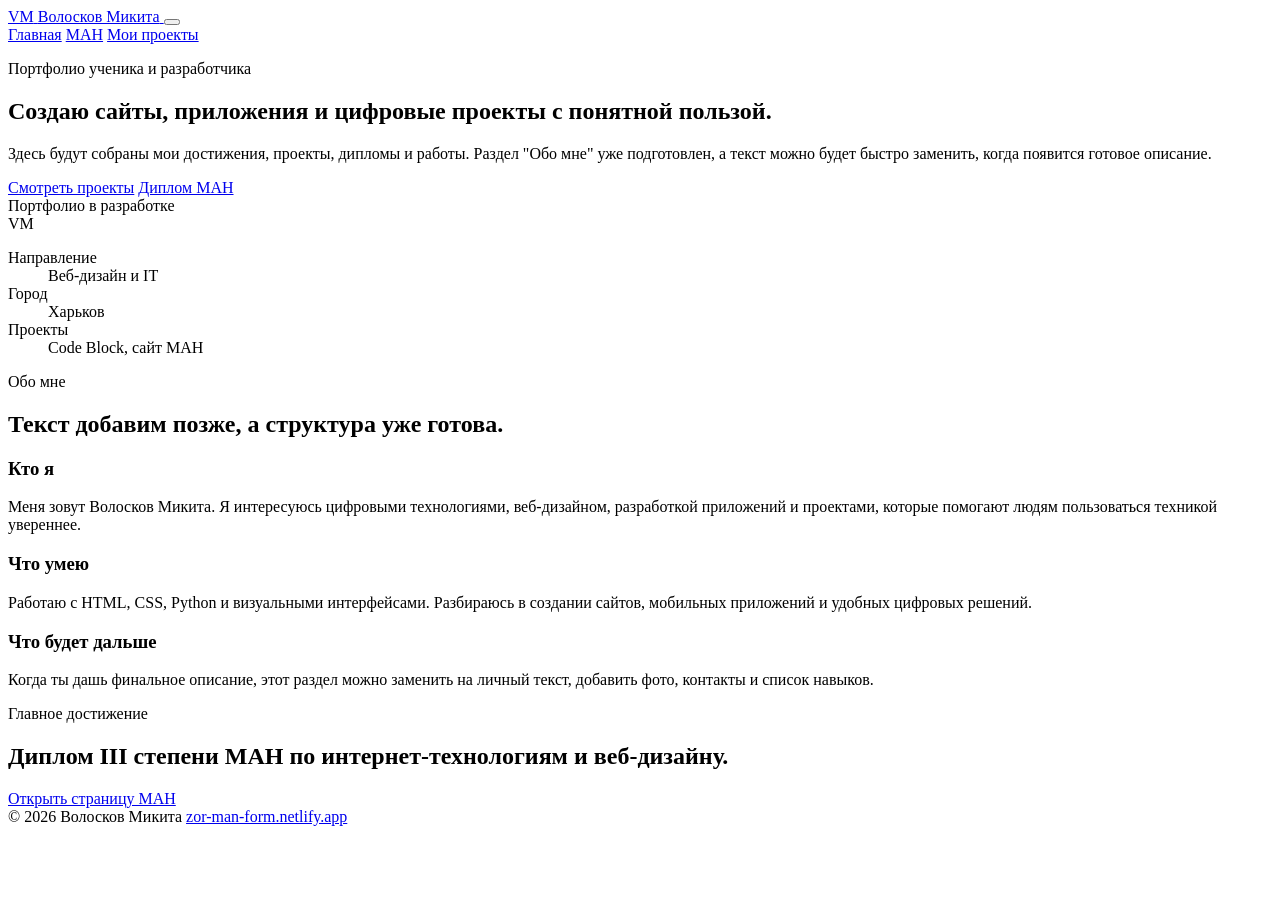
==== index.html @ c6873bd5 "Add initial HTML structure for portfolio site" ====
<!doctype html>
<html lang="ru">
  <head>
    <meta charset="UTF-8" />
    <meta name="viewport" content="width=device-width, initial-scale=1.0" />
    <title>Портфолио | Волосков Микита</title>
    <link rel="stylesheet" href="assets/styles.css" />
  </head>
  <body>
    <header class="site-header">
      <a class="brand" href="index.html" aria-label="На главную">
        <span class="brand-mark">VM</span>
        <span>Волосков Микита</span>
      </a>
      <button class="nav-toggle" type="button" aria-label="Открыть меню" aria-expanded="false">
        <span></span>
        <span></span>
        <span></span>
      </button>
      <nav class="site-nav" aria-label="Главная навигация">
        <a href="index.html" aria-current="page">Главная</a>
        <a href="man.html">МАН</a>
        <a href="projects.html">Мои проекты</a>
      </nav>
    </header>

    <main>
      <section class="hero">
        <div class="hero-copy reveal">
          <p class="eyebrow">Портфолио ученика и разработчика</p>
          <h1>Создаю сайты, приложения и цифровые проекты с понятной пользой.</h1>
          <p class="hero-text">
            Здесь будут собраны мои достижения, проекты, дипломы и работы. Раздел
            "Обо мне" уже подготовлен, а текст можно будет быстро заменить, когда
            появится готовое описание.
          </p>
          <div class="hero-actions">
            <a class="button primary" href="projects.html">Смотреть проекты</a>
            <a class="button secondary" href="man.html">Диплом МАН</a>
          </div>
        </div>

        <div class="hero-panel reveal" aria-label="Краткая информация">
          <div class="status-row">
            <span class="status-dot"></span>
            <span>Портфолио в разработке</span>
          </div>
          <div class="profile-orbit">
            <span class="profile-initials">VM</span>
          </div>
          <dl class="fact-grid">
            <div>
              <dt>Направление</dt>
              <dd>Веб-дизайн и IT</dd>
            </div>
            <div>
              <dt>Город</dt>
              <dd>Харьков</dd>
            </div>
            <div>
              <dt>Проекты</dt>
              <dd>Code Block, сайт МАН</dd>
            </div>
          </dl>
        </div>
      </section>

      <section class="section about-section">
        <div class="section-heading reveal">
          <p class="eyebrow">Обо мне</p>
          <h2>Текст добавим позже, а структура уже готова.</h2>
        </div>
        <div class="about-layout">
          <article class="text-block reveal">
            <h3>Кто я</h3>
            <p>
              Меня зовут Волосков Микита. Я интересуюсь цифровыми технологиями,
              веб-дизайном, разработкой приложений и проектами, которые помогают
              людям пользоваться техникой увереннее.
            </p>
          </article>
          <article class="text-block reveal">
            <h3>Что умею</h3>
            <p>
              Работаю с HTML, CSS, Python и визуальными интерфейсами. Разбираюсь
              в создании сайтов, мобильных приложений и удобных цифровых решений.
            </p>
          </article>
          <article class="text-block reveal">
            <h3>Что будет дальше</h3>
            <p>
              Когда ты дашь финальное описание, этот раздел можно заменить на
              личный текст, добавить фото, контакты и список навыков.
            </p>
          </article>
        </div>
      </section>

      <section class="section highlight-band reveal">
        <div>
          <p class="eyebrow">Главное достижение</p>
          <h2>Диплом III степени МАН по интернет-технологиям и веб-дизайну.</h2>
        </div>
        <a class="button light" href="man.html">Открыть страницу МАН</a>
      </section>
    </main>

    <footer class="site-footer">
      <span>© 2026 Волосков Микита</span>
      <a href="https://zor-man-form.netlify.app/" target="_blank" rel="noreferrer">zor-man-form.netlify.app</a>
    </footer>

    <script src="assets/main.js"></script>
  </body>
</html>
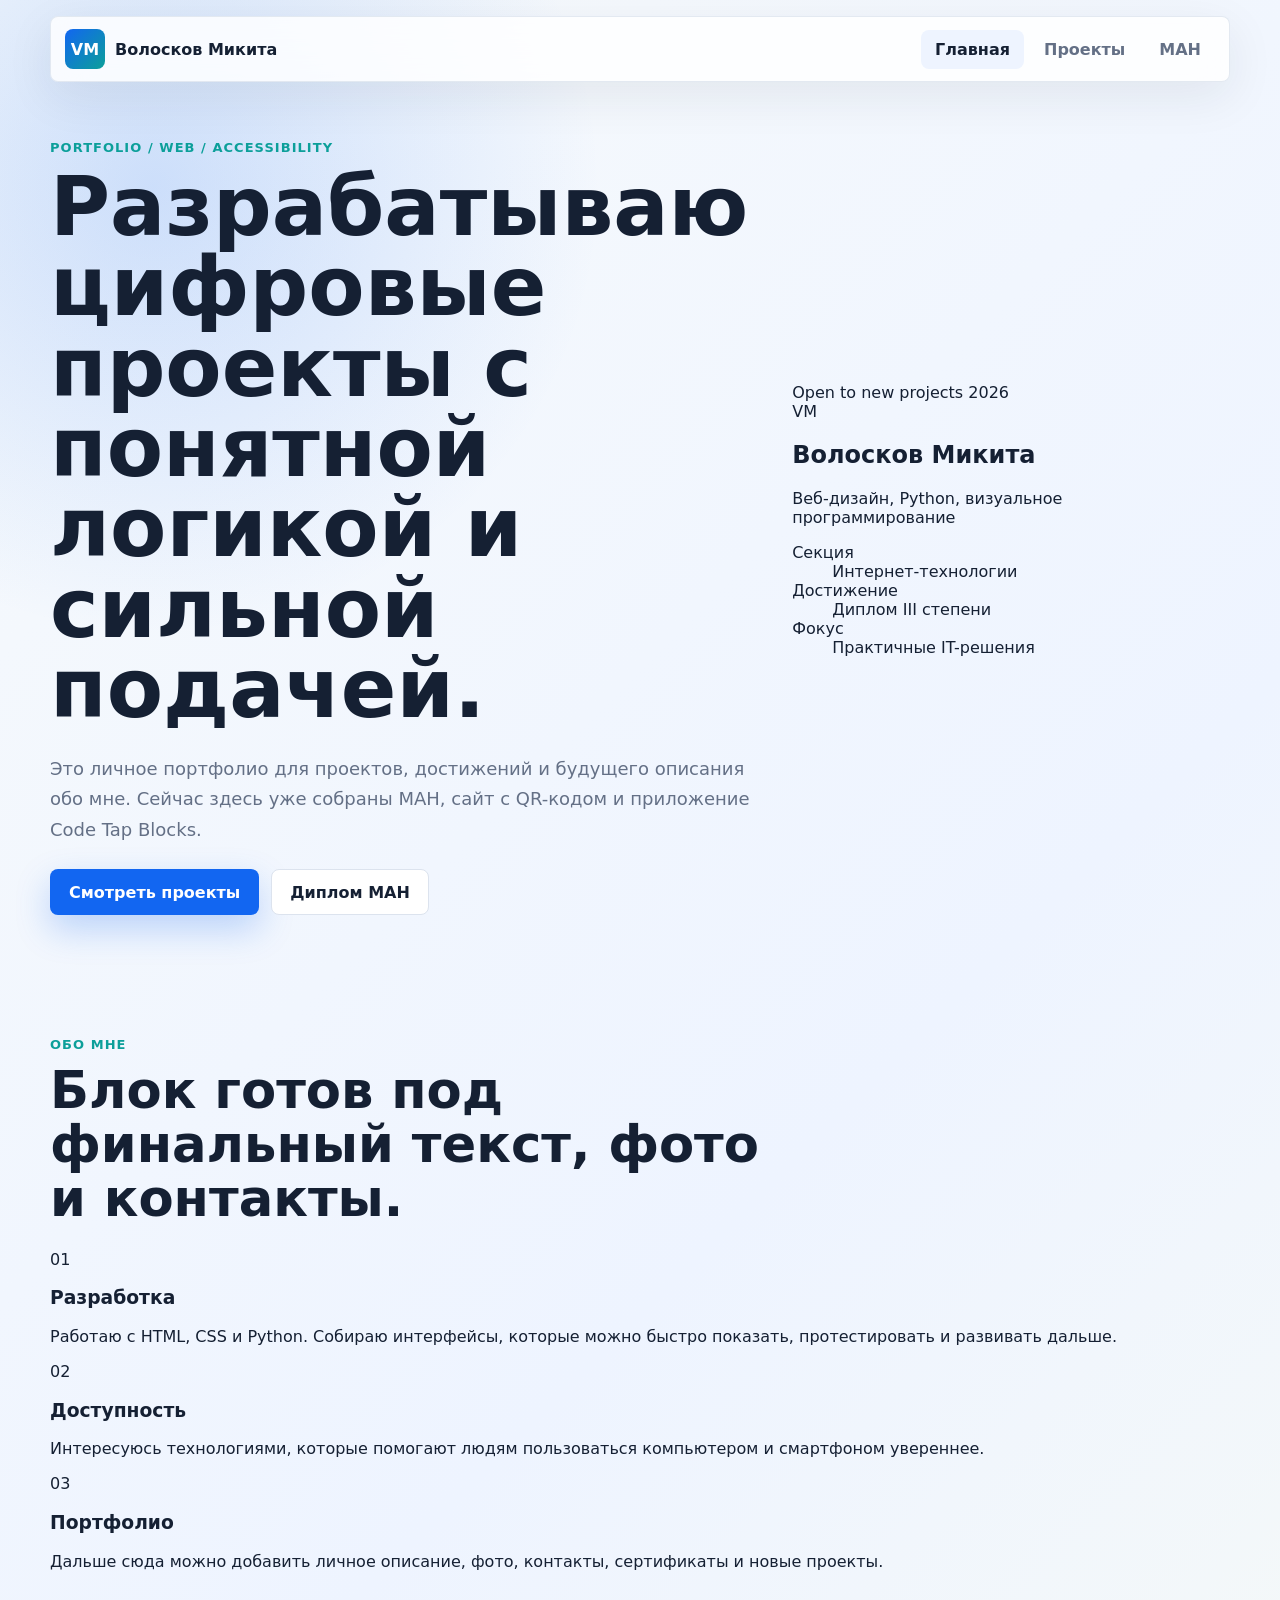
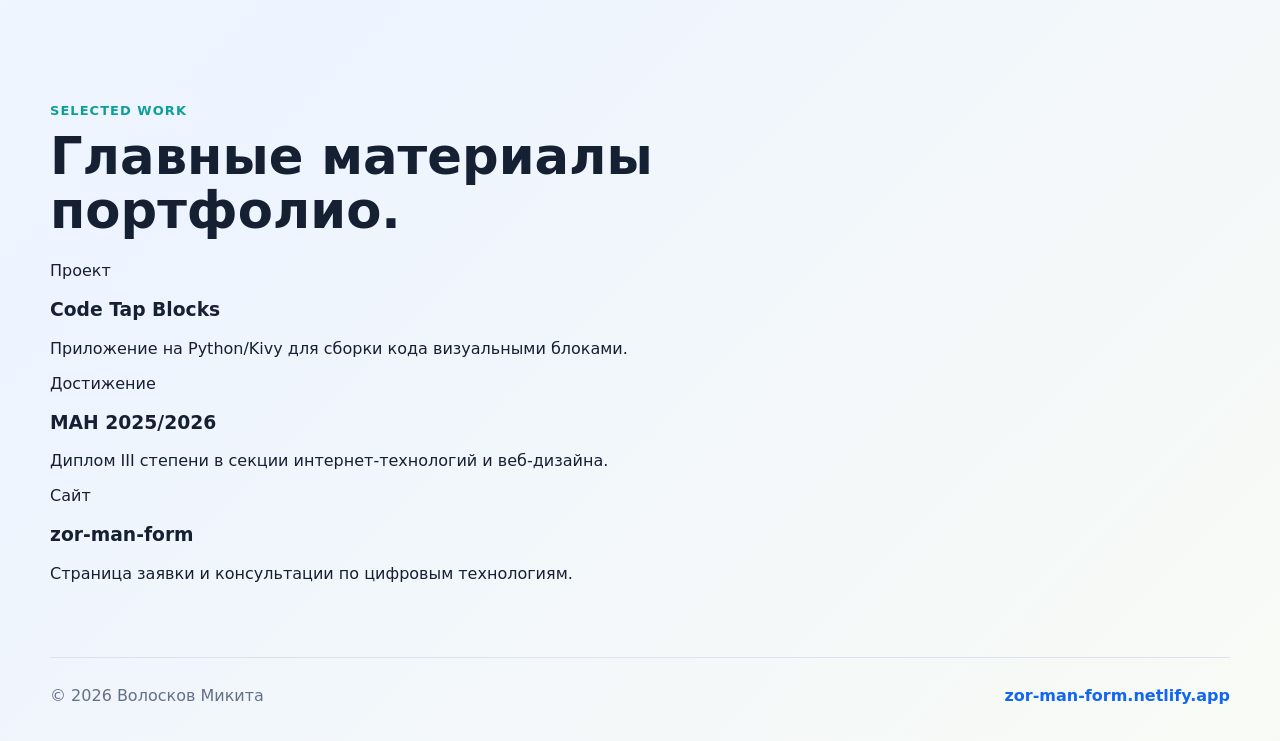
==== commit b0535397: "Add files via upload" ====
--- a/index.html
+++ b/index.html
@@ -3,14 +3,18 @@
   <head>
     <meta charset="UTF-8" />
     <meta name="viewport" content="width=device-width, initial-scale=1.0" />
-    <title>Портфолио | Волосков Микита</title>
+    <title>Волосков Микита | Портфолио</title>
+    <meta
+      name="description"
+      content="Портфолио Волоскова Микиты: веб-проекты, приложение Code Tap Blocks и достижение МАН."
+    />
     <link rel="stylesheet" href="assets/styles.css" />
   </head>
   <body>
     <header class="site-header">
       <a class="brand" href="index.html" aria-label="На главную">
         <span class="brand-mark">VM</span>
-        <span>Волосков Микита</span>
+        <span class="brand-text">Волосков Микита</span>
       </a>
       <button class="nav-toggle" type="button" aria-label="Открыть меню" aria-expanded="false">
         <span></span>
@@ -19,20 +23,20 @@
       </button>
       <nav class="site-nav" aria-label="Главная навигация">
         <a href="index.html" aria-current="page">Главная</a>
+        <a href="projects.html">Проекты</a>
         <a href="man.html">МАН</a>
-        <a href="projects.html">Мои проекты</a>
       </nav>
     </header>
 
     <main>
       <section class="hero">
         <div class="hero-copy reveal">
-          <p class="eyebrow">Портфолио ученика и разработчика</p>
-          <h1>Создаю сайты, приложения и цифровые проекты с понятной пользой.</h1>
+          <p class="eyebrow">Portfolio / Web / Accessibility</p>
+          <h1>Разрабатываю цифровые проекты с понятной логикой и сильной подачей.</h1>
           <p class="hero-text">
-            Здесь будут собраны мои достижения, проекты, дипломы и работы. Раздел
-            "Обо мне" уже подготовлен, а текст можно будет быстро заменить, когда
-            появится готовое описание.
+            Это личное портфолио для проектов, достижений и будущего описания
+            обо мне. Сейчас здесь уже собраны МАН, сайт с QR-кодом и приложение
+            Code Tap Blocks.
           </p>
           <div class="hero-actions">
             <a class="button primary" href="projects.html">Смотреть проекты</a>
@@ -40,68 +44,90 @@
           </div>
         </div>
 
-        <div class="hero-panel reveal" aria-label="Краткая информация">
-          <div class="status-row">
-            <span class="status-dot"></span>
-            <span>Портфолио в разработке</span>
+        <aside class="hero-showcase reveal" aria-label="Краткая информация">
+          <div class="showcase-top">
+            <span class="status-pill">Open to new projects</span>
+            <span class="year">2026</span>
           </div>
-          <div class="profile-orbit">
-            <span class="profile-initials">VM</span>
+          <div class="identity-card">
+            <span class="identity-mark">VM</span>
+            <div>
+              <h2>Волосков Микита</h2>
+              <p>Веб-дизайн, Python, визуальное программирование</p>
+            </div>
           </div>
-          <dl class="fact-grid">
+          <dl class="metrics">
             <div>
-              <dt>Направление</dt>
-              <dd>Веб-дизайн и IT</dd>
+              <dt>Секция</dt>
+              <dd>Интернет-технологии</dd>
             </div>
             <div>
-              <dt>Город</dt>
-              <dd>Харьков</dd>
+              <dt>Достижение</dt>
+              <dd>Диплом III степени</dd>
             </div>
             <div>
-              <dt>Проекты</dt>
-              <dd>Code Block, сайт МАН</dd>
+              <dt>Фокус</dt>
+              <dd>Практичные IT-решения</dd>
             </div>
           </dl>
-        </div>
+        </aside>
       </section>
 
-      <section class="section about-section">
+      <section class="section split-section">
         <div class="section-heading reveal">
           <p class="eyebrow">Обо мне</p>
-          <h2>Текст добавим позже, а структура уже готова.</h2>
+          <h2>Блок готов под финальный текст, фото и контакты.</h2>
         </div>
-        <div class="about-layout">
-          <article class="text-block reveal">
-            <h3>Кто я</h3>
+        <div class="about-stack">
+          <article class="insight-card reveal">
+            <span class="card-number">01</span>
+            <h3>Разработка</h3>
             <p>
-              Меня зовут Волосков Микита. Я интересуюсь цифровыми технологиями,
-              веб-дизайном, разработкой приложений и проектами, которые помогают
-              людям пользоваться техникой увереннее.
+              Работаю с HTML, CSS и Python. Собираю интерфейсы, которые можно
+              быстро показать, протестировать и развивать дальше.
             </p>
           </article>
-          <article class="text-block reveal">
-            <h3>Что умею</h3>
+          <article class="insight-card reveal">
+            <span class="card-number">02</span>
+            <h3>Доступность</h3>
             <p>
-              Работаю с HTML, CSS, Python и визуальными интерфейсами. Разбираюсь
-              в создании сайтов, мобильных приложений и удобных цифровых решений.
+              Интересуюсь технологиями, которые помогают людям пользоваться
+              компьютером и смартфоном увереннее.
             </p>
           </article>
-          <article class="text-block reveal">
-            <h3>Что будет дальше</h3>
+          <article class="insight-card reveal">
+            <span class="card-number">03</span>
+            <h3>Портфолио</h3>
             <p>
-              Когда ты дашь финальное описание, этот раздел можно заменить на
-              личный текст, добавить фото, контакты и список навыков.
+              Дальше сюда можно добавить личное описание, фото, контакты,
+              сертификаты и новые проекты.
             </p>
           </article>
         </div>
       </section>
 
-      <section class="section highlight-band reveal">
-        <div>
-          <p class="eyebrow">Главное достижение</p>
-          <h2>Диплом III степени МАН по интернет-технологиям и веб-дизайну.</h2>
+      <section class="section work-preview">
+        <div class="section-heading reveal">
+          <p class="eyebrow">Selected work</p>
+          <h2>Главные материалы портфолио.</h2>
         </div>
-        <a class="button light" href="man.html">Открыть страницу МАН</a>
+        <div class="preview-grid">
+          <a class="preview-item reveal" href="projects.html">
+            <span class="preview-label">Проект</span>
+            <h3>Code Tap Blocks</h3>
+            <p>Приложение на Python/Kivy для сборки кода визуальными блоками.</p>
+          </a>
+          <a class="preview-item accent reveal" href="man.html">
+            <span class="preview-label">Достижение</span>
+            <h3>МАН 2025/2026</h3>
+            <p>Диплом III степени в секции интернет-технологий и веб-дизайна.</p>
+          </a>
+          <a class="preview-item reveal" href="https://zor-man-form.netlify.app/" target="_blank" rel="noreferrer">
+            <span class="preview-label">Сайт</span>
+            <h3>zor-man-form</h3>
+            <p>Страница заявки и консультации по цифровым технологиям.</p>
+          </a>
+        </div>
       </section>
     </main>
 
--- a/assets/styles.css
+++ b/assets/styles.css
@@ -0,0 +1 @@
+﻿:root{--bg:#f5f7fb;--surface:#ffffff;--ink:#152033;--muted:#647086;--line:#dce3ee;--blue:#1266f1;--teal:#0c9f9a;--yellow:#f3c316;--coral:#f26a4f;--dark:#101827;--shadow:0 22px 70px rgba(21,32,51,0.12)}*{box-sizing:border-box}html{scroll-behavior:smooth}body{margin:0;min-height:100vh;font-family:Inter,ui-sans-serif,system-ui,-apple-system,BlinkMacSystemFont,"Segoe UI",sans-serif;color:var(--ink);background:radial-gradient(circle at 12% 8%,rgba(18,102,241,0.18),transparent 28rem),linear-gradient(135deg,#f7fafc 0%,#eef4ff 54%,#f8fbf5 100%)}a{color:inherit;text-decoration:none}img{display:block;max-width:100%}.site-header{position:sticky;top:0;z-index:10;display:flex;align-items:center;justify-content:space-between;gap:24px;width:min(1180px,calc(100% - 32px));margin:16px auto 0;padding:12px 14px;border:1px solid rgba(220,227,238,0.78);border-radius:8px;background:rgba(255,255,255,0.82);box-shadow:0 14px 48px rgba(21,32,51,0.08);backdrop-filter:blur(16px)}.brand{display:inline-flex;align-items:center;gap:10px;min-width:0;font-weight:800}.brand-mark{display:grid;place-items:center;width:40px;height:40px;border-radius:8px;color:#fff;background:linear-gradient(135deg,var(--blue),var(--teal));letter-spacing:0}.site-nav{display:flex;align-items:center;gap:6px}.site-nav a{padding:10px 14px;border-radius:8px;color:var(--muted);font-weight:700}.site-nav a:hover,.site-nav a[aria-current="page"]{color:var(--ink);background:#eef4ff}.nav-toggle{display:none;width:42px;height:42px;padding:0;border:1px solid var(--line);border-radius:8px;background:var(--surface)}.nav-toggle span{display:block;width:18px;height:2px;margin:4px auto;background:var(--ink)}.hero,.page-hero,.section{width:min(1180px,calc(100% - 32px));margin:0 auto}.hero{display:grid;grid-template-columns:minmax(0,1.1fr) minmax(310px,0.68fr);gap:34px;align-items:center;min-height:calc(100vh - 88px);padding:58px 0 64px}.hero-copy h1,.page-hero h1{max-width:850px;margin:0;font-size:clamp(42px,7vw,82px);line-height:0.98;letter-spacing:0}.hero-text,.page-hero p,.text-block p,.project-content p,.man-side p{color:var(--muted);font-size:18px;line-height:1.7}.hero-text{max-width:720px;margin:24px 0}.eyebrow{margin:0 0 12px;color:var(--teal);font-size:13px;font-weight:900;letter-spacing:0.08em;text-transform:uppercase}.hero-actions,.project-actions{display:flex;flex-wrap:wrap;gap:12px}.button{display:inline-flex;align-items:center;justify-content:center;min-height:46px;padding:12px 18px;border:1px solid transparent;border-radius:8px;font-weight:800;line-height:1.1;transition:transform 180ms ease,box-shadow 180ms ease,background 180ms ease}.button:hover{transform:translateY(-2px)}.button.primary{color:#fff;background:var(--blue);box-shadow:0 14px 34px rgba(18,102,241,0.25)}.button.secondary{color:var(--ink);border-color:var(--line);background:var(--surface)}.button.light{color:var(--dark);background:#fff}.button.full{width:100%}.hero-panel,.man-side,.project-card,.text-block{border:1px solid rgba(220,227,238,0.92);border-radius:8px;background:rgba(255,255,255,0.88);box-shadow:var(--shadow)}.hero-panel{padding:24px}.status-row{display:flex;align-items:center;gap:8px;color:var(--muted);font-weight:800}.status-dot{width:10px;height:10px;border-radius:50%;background:var(--teal);box-shadow:0 0 0 6px rgba(12,159,154,0.12)}.profile-orbit{display:grid;place-items:center;aspect-ratio:1;margin:30px auto;max-width:300px;border-radius:50%;background:linear-gradient(white,white) padding-box,conic-gradient(from 30deg,var(--blue),var(--yellow),var(--coral),var(--teal),var(--blue)) border-box;border:14px solid transparent}.profile-initials{display:grid;place-items:center;width:58%;aspect-ratio:1;border-radius:50%;color:#fff;background:var(--dark);font-size:clamp(40px,7vw,72px);font-weight:900}.fact-grid{display:grid;grid-template-columns:repeat(3,1fr);gap:10px;margin:0}.fact-grid div{padding:14px;border-radius:8px;background:#f4f7fb}.fact-grid dt{color:var(--muted);font-size:12px;font-weight:800;text-transform:uppercase}.fact-grid dd{margin:6px 0 0;font-weight:900}.section{padding:58px 0}.section-heading{max-width:760px;margin-bottom:24px}.section-heading h2,.highlight-band h2{margin:0;font-size:clamp(30px,4vw,52px);line-height:1.05;letter-spacing:0}.about-layout{display:grid;grid-template-columns:repeat(3,1fr);gap:18px}.text-block{padding:24px}.text-block h3,.project-content h2,.man-side h2{margin:0 0 10px;font-size:24px}.highlight-band{display:flex;align-items:center;justify-content:space-between;gap:24px;margin-bottom:64px;padding:34px;border-radius:8px;color:#fff;background:linear-gradient(120deg,rgba(16,24,39,0.92),rgba(16,24,39,0.72)),linear-gradient(135deg,var(--blue),var(--teal))}.highlight-band .eyebrow{color:var(--yellow)}.page-hero{padding:86px 0 38px}.page-hero.compact{min-height:auto}.page-hero p{max-width:760px}.man-layout{display:grid;grid-template-columns:minmax(0,1fr) 360px;gap:24px;align-items:start}.certificate{position:relative;overflow:hidden;padding:clamp(26px,5vw,56px);border:1px solid #cfd8e8;border-radius:8px;background:linear-gradient(145deg,rgba(255,255,255,0.95),rgba(247,250,255,0.95)),linear-gradient(135deg,rgba(18,102,241,0.18),transparent 35%),linear-gradient(315deg,rgba(243,195,22,0.22),transparent 32%);box-shadow:var(--shadow);text-align:center}.certificate::before,.certificate::after{content:"";position:absolute;left:-8%;right:-8%;height:26px;background:linear-gradient(90deg,var(--blue),var(--teal),var(--yellow));transform:rotate(-3deg)}.certificate::before{top:34px}.certificate::after{bottom:34px}.certificate-top{display:grid;gap:6px;margin-bottom:54px;color:#16457f;font-weight:800}.certificate-title{color:var(--yellow);font-size:clamp(56px,10vw,112px);font-weight:1000;line-height:0.9;text-transform:uppercase;-webkit-text-stroke:2px #1570bd}.certificate-level,.certificate-label{color:#111;font-family:Georgia,"Times New Roman",serif;font-size:clamp(26px,4vw,44px);font-weight:700;letter-spacing:0.18em}.certificate h2{margin:34px 0 12px;font-family:Georgia,"Times New Roman",serif;font-size:clamp(34px,5vw,54px);font-style:italic}.certificate p{position:relative;z-index:1;margin:18px auto;max-width:820px;font-family:Georgia,"Times New Roman",serif;font-size:clamp(20px,2.4vw,32px);line-height:1.38}.certificate-section{text-align:left}.certificate-bottom{display:flex;justify-content:center;gap:16px;margin-top:56px;font-family:Georgia,"Times New Roman",serif;font-size:28px}.man-side{position:sticky;top:104px;padding:20px}.qr-box{padding:16px;border:1px solid var(--line);border-radius:8px;background:#fff}.note{margin-top:14px;font-size:14px}.project-grid{display:grid;grid-template-columns:repeat(2,minmax(0,1fr));gap:20px}.project-card{overflow:hidden}.project-card.featured{grid-column:1 / -1;display:grid;grid-template-columns:minmax(0,0.8fr) minmax(0,1fr)}.project-visual{display:grid;min-height:250px;padding:24px;background:#101827}.code-preview{align-content:center;gap:20px;color:#dbeafe}.window-bar{display:flex;gap:8px}.window-bar span{width:12px;height:12px;border-radius:50%;background:var(--coral)}.window-bar span:nth-child(2){background:var(--yellow)}.window-bar span:nth-child(3){background:var(--teal)}pre{margin:0;overflow:auto;font-size:clamp(15px,2vw,22px);line-height:1.7}.project-content{padding:26px}.tag-list{display:flex;flex-wrap:wrap;gap:8px;padding:0;margin:18px 0 22px;list-style:none}.tag-list li{padding:8px 10px;border-radius:8px;color:#30506e;background:#eef4ff;font-size:13px;font-weight:800}.exchange-preview{position:relative;align-items:end;grid-template-columns:repeat(5,1fr);gap:14px;background:linear-gradient(135deg,#101827,#163e56)}.chart-line{position:absolute;inset:56px 24px auto;height:4px;border-radius:99px;background:var(--yellow);transform:rotate(-8deg)}.chart-column{display:block;width:100%;border-radius:8px 8px 0 0;background:var(--teal)}.chart-column.one{height:42%}.chart-column.two{height:68%;background:var(--blue)}.chart-column.three{height:54%;background:var(--coral)}.man-preview{place-items:center;color:#fff;background:linear-gradient(135deg,var(--blue),var(--teal));font-size:64px;font-weight:1000}.site-footer{display:flex;flex-wrap:wrap;align-items:center;justify-content:space-between;gap:14px;width:min(1180px,calc(100% - 32px));margin:0 auto;padding:28px 0 36px;color:var(--muted);border-top:1px solid var(--line)}.site-footer a{color:var(--blue);font-weight:800}.reveal{opacity:0;transform:translateY(18px);transition:opacity 520ms ease,transform 520ms ease}.reveal.is-visible{opacity:1;transform:translateY(0)}@media (max-width:900px){.site-header{align-items:flex-start}.nav-toggle{display:block;flex:0 0 auto}.site-nav{position:absolute;top:calc(100% + 8px);left:0;right:0;display:none;flex-direction:column;align-items:stretch;padding:10px;border:1px solid var(--line);border-radius:8px;background:#fff;box-shadow:var(--shadow)}.site-nav.is-open{display:flex}.hero,.about-layout,.man-layout,.project-card.featured,.project-grid{grid-template-columns:1fr}.hero{min-height:auto;padding-top:58px}.fact-grid{grid-template-columns:1fr}.highlight-band{align-items:flex-start;flex-direction:column}.man-side{position:static}}@media (max-width:560px){.site-header,.hero,.page-hero,.section,.site-footer{width:min(100% - 20px,1180px)}.brand{font-size:14px}.hero-copy h1,.page-hero h1{font-size:40px}.hero-text,.page-hero p,.text-block p,.project-content p,.man-side p{font-size:16px}.certificate{padding:24px 14px}.certificate-title{font-size:48px;-webkit-text-stroke:1px #1570bd}.certificate-level,.certificate-label{font-size:22px;letter-spacing:0.1em}.certificate p{font-size:18px}.certificate-bottom{font-size:22px}}
